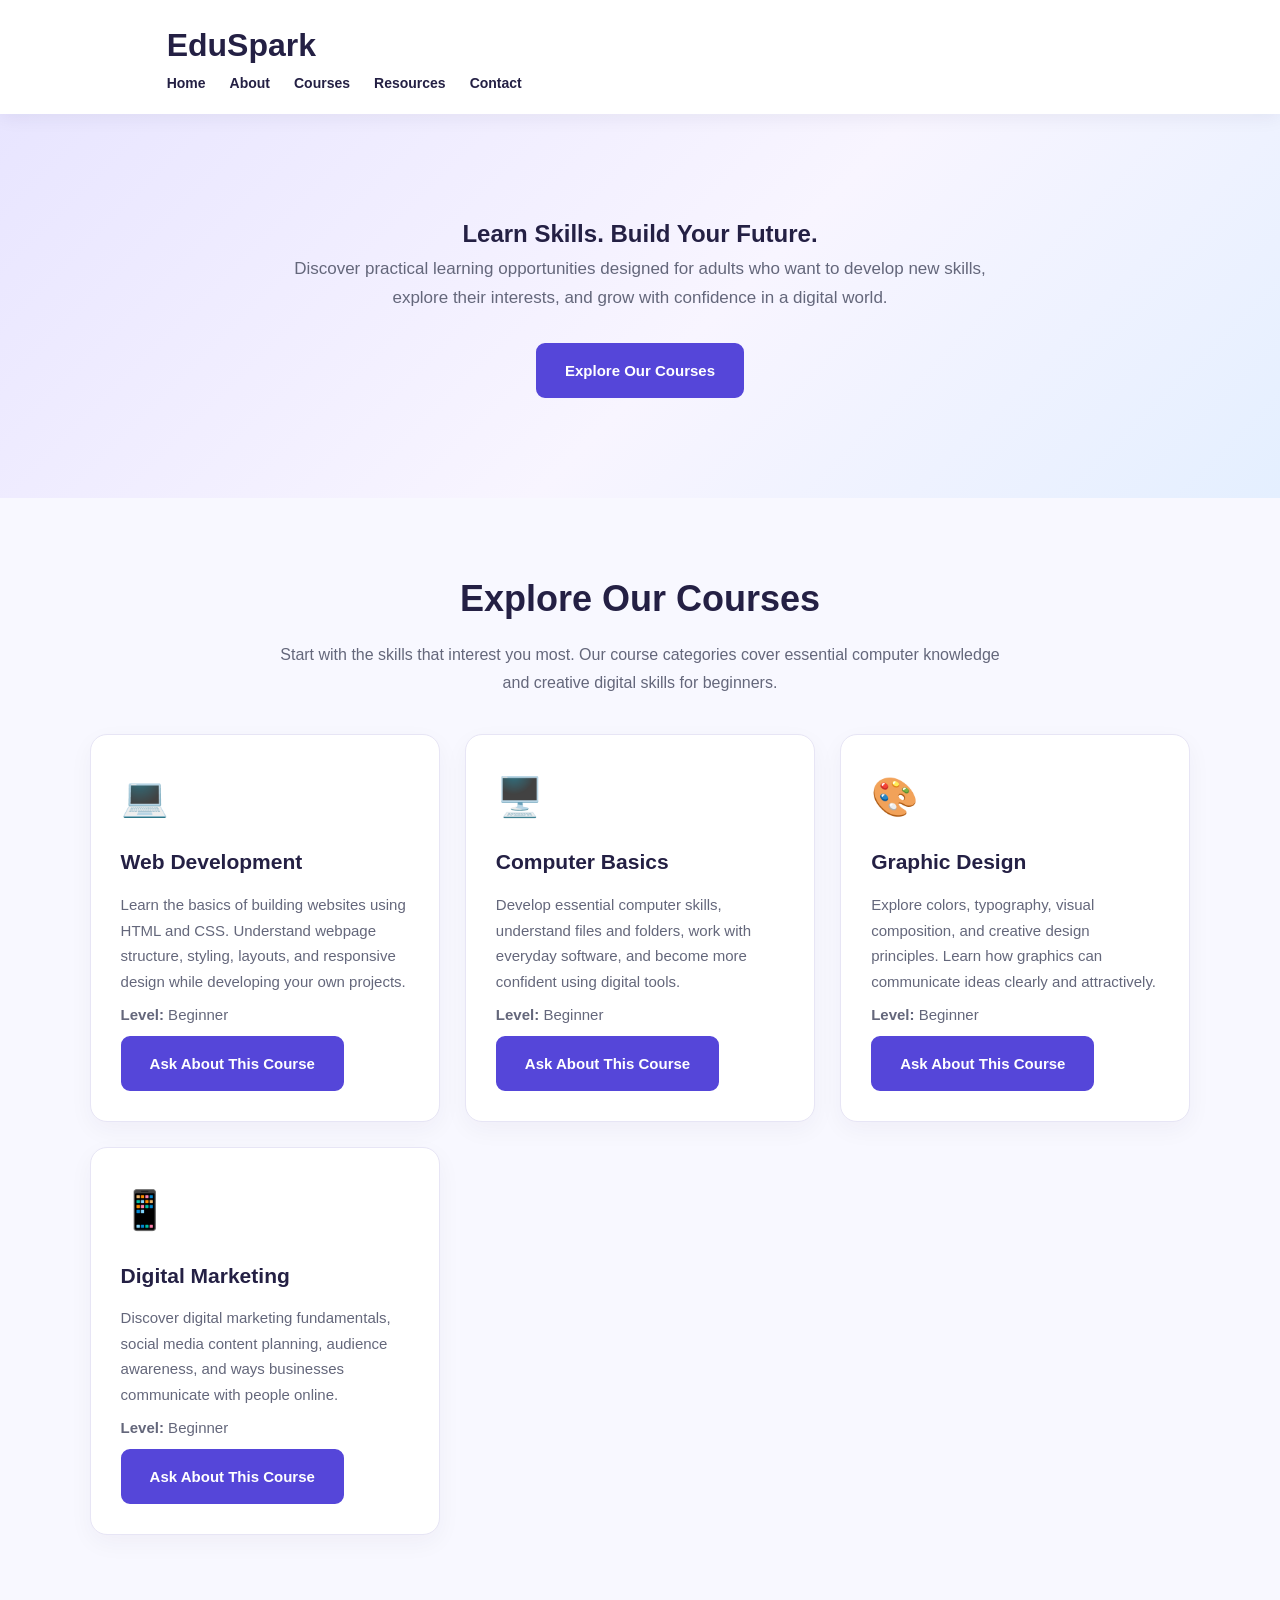
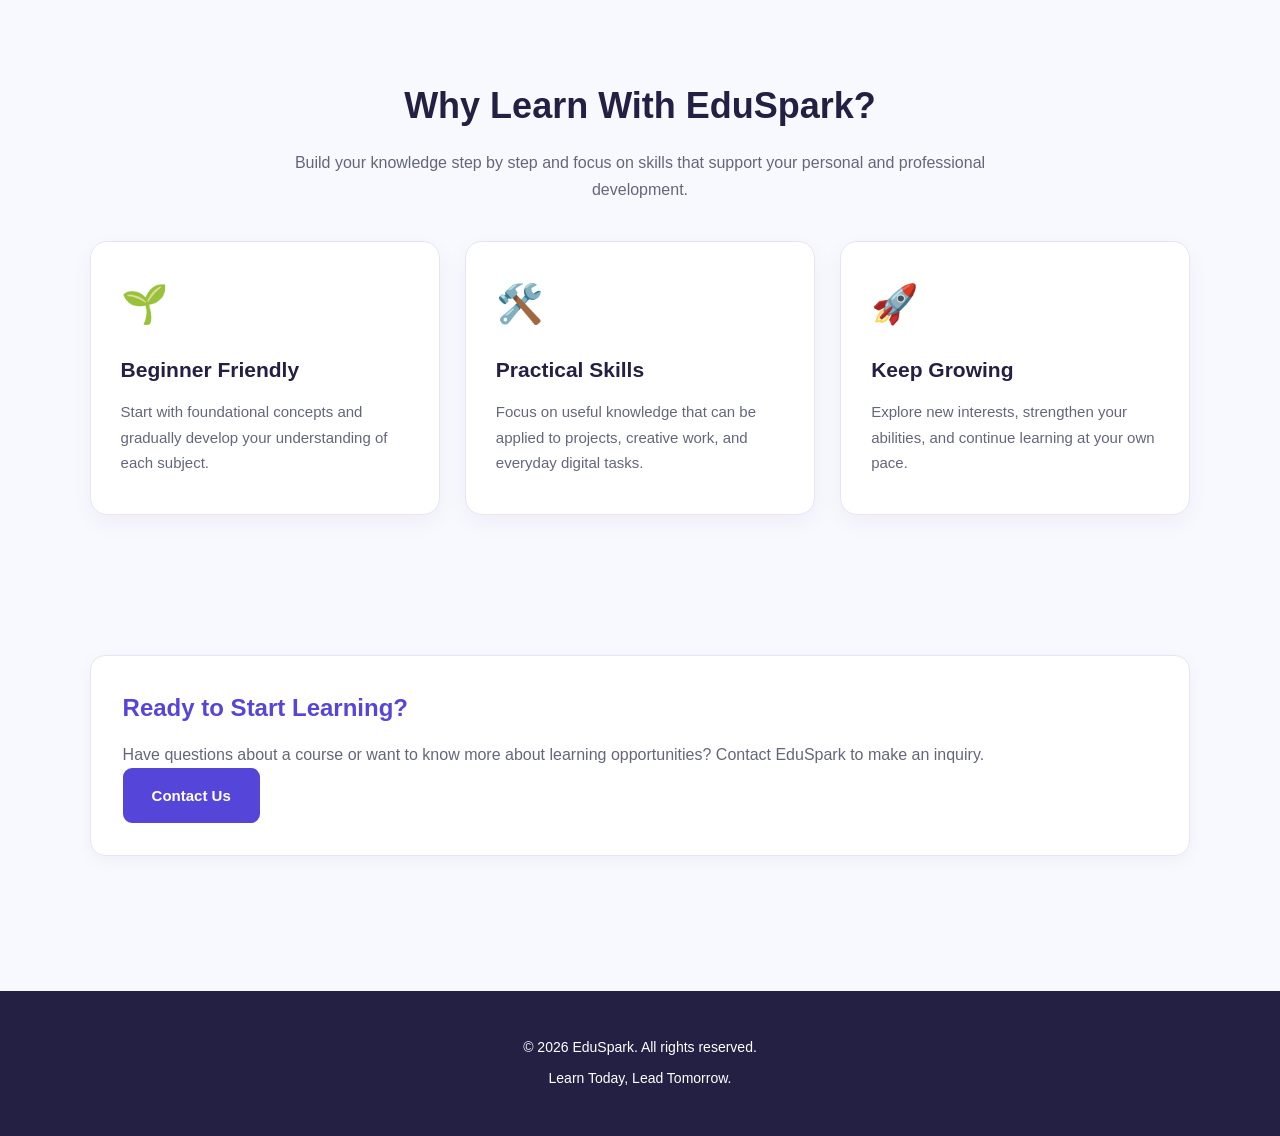
==== courses.html @ f600f65e "Add EduSpark website files" ====
<!DOCTYPE html>
<html lang="en">
<head>
    <meta charset="UTF-8">
    <meta name="viewport" content="width=device-width, initial-scale=1.0">
    <title>Our Courses | EduSpark</title>
    <meta name="description" content="Explore practical online courses in web development, computer basics, graphic design and digital marketing at EduSpark.">
    <link rel="stylesheet" href="style.css">
</head>
<body>

<header>
    <div class="container">
        <h1>EduSpark</h1>
        <nav>
            <a href="index.html">Home</a>
            <a href="about.html">About</a>
            <a href="courses.html">Courses</a>
            <a href="resources.html">Resources</a>
            <a href="contact.html">Contact</a>
        </nav>
    </div>
</header>

<section class="hero">
    <div class="container">
        <h2>Learn Skills. Build Your Future.</h2>
        <p>
            Discover practical learning opportunities designed for adults
            who want to develop new skills, explore their interests, and
            grow with confidence in a digital world.
        </p>
        <a href="#course-list" class="button">Explore Our Courses</a>
    </div>
</section>

<section class="section" id="course-list">
    <div class="container">
        <h2 class="section-title">Explore Our Courses</h2>
        <p class="section-intro">
            Start with the skills that interest you most. Our course
            categories cover essential computer knowledge and creative
            digital skills for beginners.
        </p>

        <div class="cards">

            <div class="card">
                <div class="icon">💻</div>
                <h3>Web Development</h3>
                <p>
                    Learn the basics of building websites using HTML and CSS.
                    Understand webpage structure, styling, layouts, and
                    responsive design while developing your own projects.
                </p>
                <p><strong>Level:</strong> Beginner</p>
                <a href="contact.html" class="button">Ask About This Course</a>
            </div>

            <div class="card">
                <div class="icon">🖥️</div>
                <h3>Computer Basics</h3>
                <p>
                    Develop essential computer skills, understand files and
                    folders, work with everyday software, and become more
                    confident using digital tools.
                </p>
                <p><strong>Level:</strong> Beginner</p>
                <a href="contact.html" class="button">Ask About This Course</a>
            </div>

            <div class="card">
                <div class="icon">🎨</div>
                <h3>Graphic Design</h3>
                <p>
                    Explore colors, typography, visual composition, and
                    creative design principles. Learn how graphics can
                    communicate ideas clearly and attractively.
                </p>
                <p><strong>Level:</strong> Beginner</p>
                <a href="contact.html" class="button">Ask About This Course</a>
            </div>

            <div class="card">
                <div class="icon">📱</div>
                <h3>Digital Marketing</h3>
                <p>
                    Discover digital marketing fundamentals, social media
                    content planning, audience awareness, and ways businesses
                    communicate with people online.
                </p>
                <p><strong>Level:</strong> Beginner</p>
                <a href="contact.html" class="button">Ask About This Course</a>
            </div>

        </div>
    </div>
</section>

<section class="section">
    <div class="container">
        <h2 class="section-title">Why Learn With EduSpark?</h2>
        <p class="section-intro">
            Build your knowledge step by step and focus on skills that
            support your personal and professional development.
        </p>

        <div class="cards">
            <div class="card">
                <div class="icon">🌱</div>
                <h3>Beginner Friendly</h3>
                <p>
                    Start with foundational concepts and gradually develop
                    your understanding of each subject.
                </p>
            </div>

            <div class="card">
                <div class="icon">🛠️</div>
                <h3>Practical Skills</h3>
                <p>
                    Focus on useful knowledge that can be applied to
                    projects, creative work, and everyday digital tasks.
                </p>
            </div>

            <div class="card">
                <div class="icon">🚀</div>
                <h3>Keep Growing</h3>
                <p>
                    Explore new interests, strengthen your abilities,
                    and continue learning at your own pace.
                </p>
            </div>
        </div>
    </div>
</section>

<section class="section">
    <div class="container">
        <div class="content-box">
            <h2>Ready to Start Learning?</h2>
            <p>
                Have questions about a course or want to know more about
                learning opportunities? Contact EduSpark to make an inquiry.
            </p>
            <a href="contact.html" class="button">Contact Us</a>
        </div>
    </div>
</section>

<footer>
    <div class="container">
        <p>&copy; 2026 EduSpark. All rights reserved.</p>
        <p>Learn Today, Lead Tomorrow.</p>
    </div>
</footer>

</body>
</html>
---- style.css ----
/* =================================
   EduSpark - Professional CSS
   ================================= */

* {
    margin: 0;
    padding: 0;
    box-sizing: border-box;
}

:root {
    --primary: #5546d9;
    --primary-dark: #382aab;
    --light-purple: #eeebff;
    --dark: #242044;
    --text: #64677b;
    --white: #ffffff;
    --background: #f8f8ff;
    --border: #e7e5f5;
}

html {
    scroll-behavior: smooth;
}

body {
    font-family: "Segoe UI", Arial, sans-serif;
    background: var(--background);
    color: var(--dark);
    line-height: 1.7;
}

/* Navigation bar */

header {
    width: 100%;
    padding: 18px 7%;
    background: var(--white);
    display: flex;
    align-items: center;
    justify-content: space-between;
    flex-wrap: wrap;
    gap: 15px;
    box-shadow: 0 3px 18px rgba(36, 32, 68, 0.07);
    position: relative;
    z-index: 10;
}

.logo {
    font-size: 29px;
    font-weight: 800;
    color: var(--primary);
    text-decoration: none;
    letter-spacing: -1px;
}

nav {
    display: flex;
    align-items: center;
    flex-wrap: wrap;
    gap: 24px;
}

nav a {
    color: var(--dark);
    text-decoration: none;
    font-size: 14px;
    font-weight: 600;
    transition: color 0.3s ease;
}

nav a:hover {
    color: var(--primary);
}

/* Hero section */

.hero {
    padding: 100px 7%;
    text-align: center;
    background: linear-gradient(
        135deg,
        #e8e5ff 0%,
        #f8f5ff 55%,
        #e4efff 100%
    );
}

.hero h1 {
    max-width: 900px;
    margin: 0 auto 22px;
    color: var(--dark);
    font-size: clamp(34px, 5vw, 58px);
    font-weight: 800;
    line-height: 1.2;
    letter-spacing: -1.5px;
}

.hero p {
    max-width: 720px;
    margin: 0 auto 30px;
    color: var(--text);
    font-size: 17px;
}

/* Buttons */

.button {
    display: inline-block;
    padding: 13px 27px;
    background: var(--primary);
    color: var(--white);
    text-decoration: none;
    border: 2px solid var(--primary);
    border-radius: 9px;
    font-family: inherit;
    font-size: 15px;
    font-weight: 700;
    cursor: pointer;
    transition: all 0.3s ease;
}

.button:hover {
    background: var(--primary-dark);
    border-color: var(--primary-dark);
    transform: translateY(-2px);
}

.button-light {
    background: transparent;
    color: var(--primary);
    margin-left: 10px;
}

.button-light:hover {
    background: var(--primary);
    color: var(--white);
}

/* Main content */

.container {
    width: 86%;
    max-width: 1200px;
    margin: 0 auto;
}

.section {
    padding: 70px 0;
}

.section-title {
    margin-bottom: 12px;
    color: var(--dark);
    font-size: clamp(26px, 3vw, 36px);
    font-weight: 800;
    text-align: center;
}

.section-intro {
    max-width: 720px;
    margin: 0 auto 38px;
    color: var(--text);
    text-align: center;
}

/* Course and feature cards */

.cards {
    display: grid;
    grid-template-columns: repeat(3, minmax(0, 1fr));
    gap: 25px;
}

.card {
    padding: 30px;
    background: var(--white);
    border: 1px solid var(--border);
    border-radius: 17px;
    box-shadow: 0 8px 25px rgba(36, 32, 68, 0.045);
    transition: transform 0.3s ease,
                box-shadow 0.3s ease;
}

.card:hover {
    transform: translateY(-6px);
    box-shadow: 0 15px 32px rgba(85, 70, 217, 0.12);
}

.card h3 {
    margin-bottom: 12px;
    color: var(--dark);
    font-size: 21px;
}

.card p {
    margin-bottom: 8px;
    color: var(--text);
    font-size: 15px;
}

.icon {
    margin-bottom: 15px;
    font-size: 38px;
}

/* About and other content boxes */

.content-box {
    margin-bottom: 25px;
    padding: 32px;
    background: var(--white);
    border: 1px solid var(--border);
    border-radius: 15px;
    box-shadow: 0 5px 18px rgba(36, 32, 68, 0.04);
}

.content-box h2 {
    margin-bottom: 12px;
    color: var(--primary);
}

.content-box p {
    color: var(--text);
}

.content-box ul {
    padding-left: 25px;
    color: var(--text);
}

/* Forms */

form {
    width: 100%;
    max-width: 650px;
    margin: 0 auto;
    padding: 35px;
    background: var(--white);
    border: 1px solid var(--border);
    border-radius: 17px;
    box-shadow: 0 8px 28px rgba(36, 32, 68, 0.07);
}

form label {
    display: block;
    margin: 15px 0 7px;
    color: var(--dark);
    font-weight: 700;
}

form input,
form select,
form textarea {
    display: block;
    width: 100%;
    padding: 13px 14px;
    color: var(--dark);
    background: #fdfdff;
    border: 1px solid #dcd9ee;
    border-radius: 8px;
    font: inherit;
}

form input:focus,
form select:focus,
form textarea:focus {
    outline: 2px solid #c4bcff;
    border-color: var(--primary);
}

form textarea {
    min-height: 130px;
    resize: vertical;
}

form .button {
    margin-top: 22px;
}

/* Information message */

.notice {
    margin: 25px auto;
    padding: 18px 22px;
    background: var(--light-purple);
    border-left: 5px solid var(--primary);
    border-radius: 8px;
    color: var(--dark);
}

/* Footer */

footer {
    margin-top: 40px;
    padding: 38px 7%;
    background: #242044;
    color: var(--white);
    text-align: center;
}

footer p {
    margin: 7px 0;
    font-size: 14px;
}

footer a {
    margin: 0 6px;
    color: #dedaff;
    text-decoration: none;
}

footer a:hover {
    color: var(--white);
    text-decoration: underline;
}

/* Responsive design */

@media (max-width: 900px) {
    header {
        flex-direction: column;
    }

    nav {
        justify-content: center;
        gap: 15px;
    }

    .cards {
        grid-template-columns: repeat(2, minmax(0, 1fr));
    }

    .hero {
        padding: 75px 6%;
    }
}

@media (max-width: 600px) {
    .cards {
        grid-template-columns: 1fr;
    }

    .container {
        width: 90%;
    }

    .section {
        padding: 45px 0;
    }

    .hero {
        padding: 60px 5%;
    }

    .hero p {
        font-size: 15px;
    }

    nav {
        gap: 10px 14px;
    }

    nav a {
        font-size: 13px;
    }

    .card,
    .content-box {
        padding: 23px;
    }

    form {
        padding: 22px;
    }

    .button-light {
        margin: 10px 0 0;
    }
}
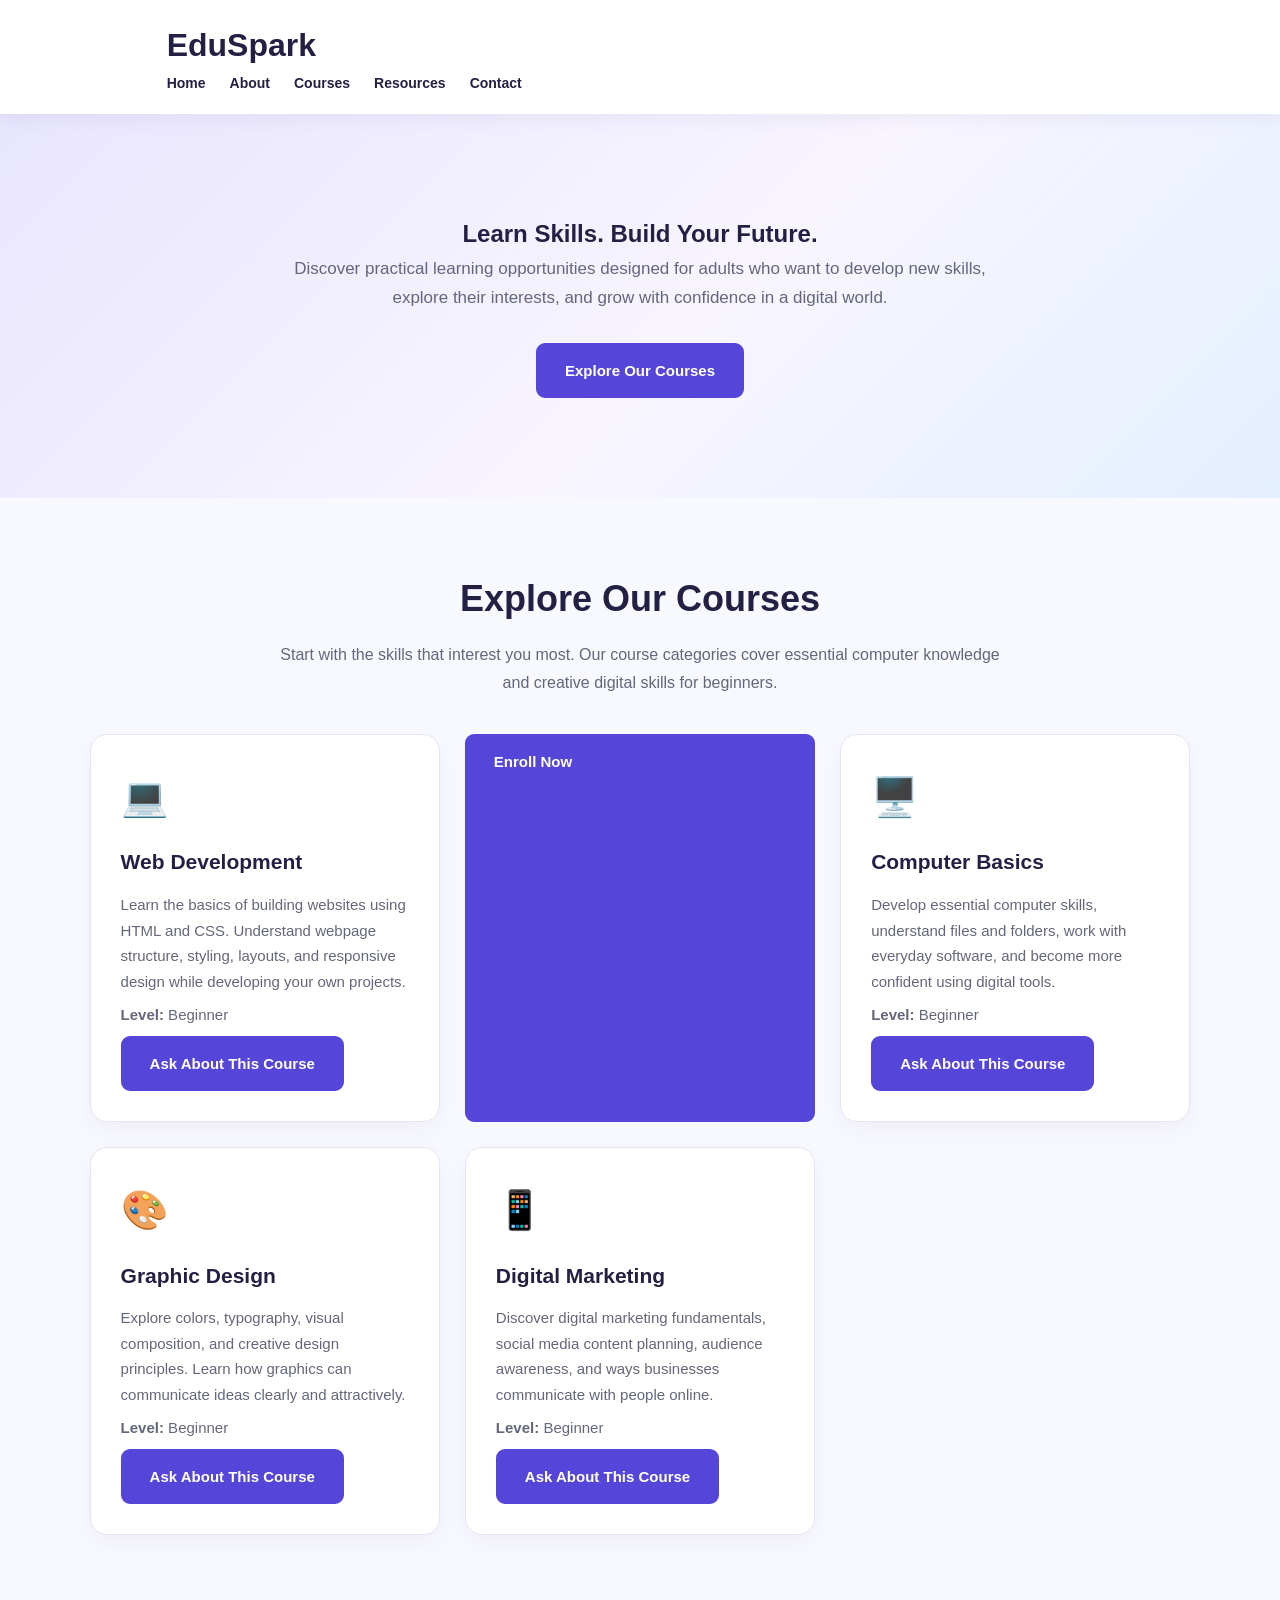
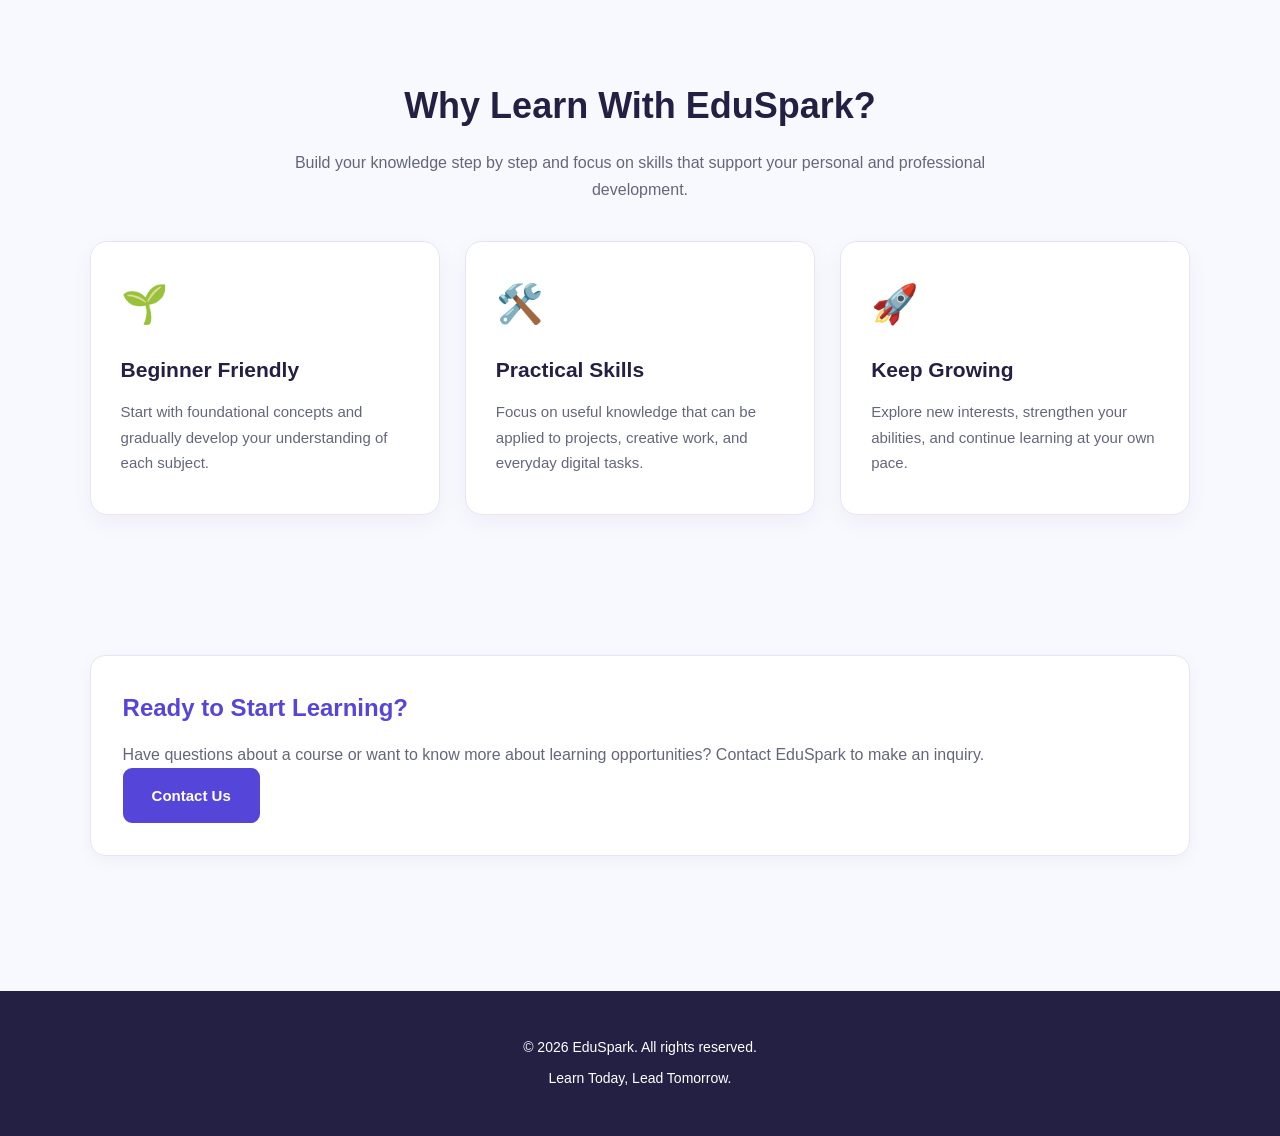
==== commit 5bc86c01: "Add files via upload" ====
--- a/courses.html
+++ b/courses.html
@@ -57,6 +57,8 @@
                 <p><strong>Level:</strong> Beginner</p>
                 <a href="contact.html" class="button">Ask About This Course</a>
             </div>
+            
+<a href="contact.html" class="button">Enroll Now</a>
 
             <div class="card">
                 <div class="icon">🖥️</div>
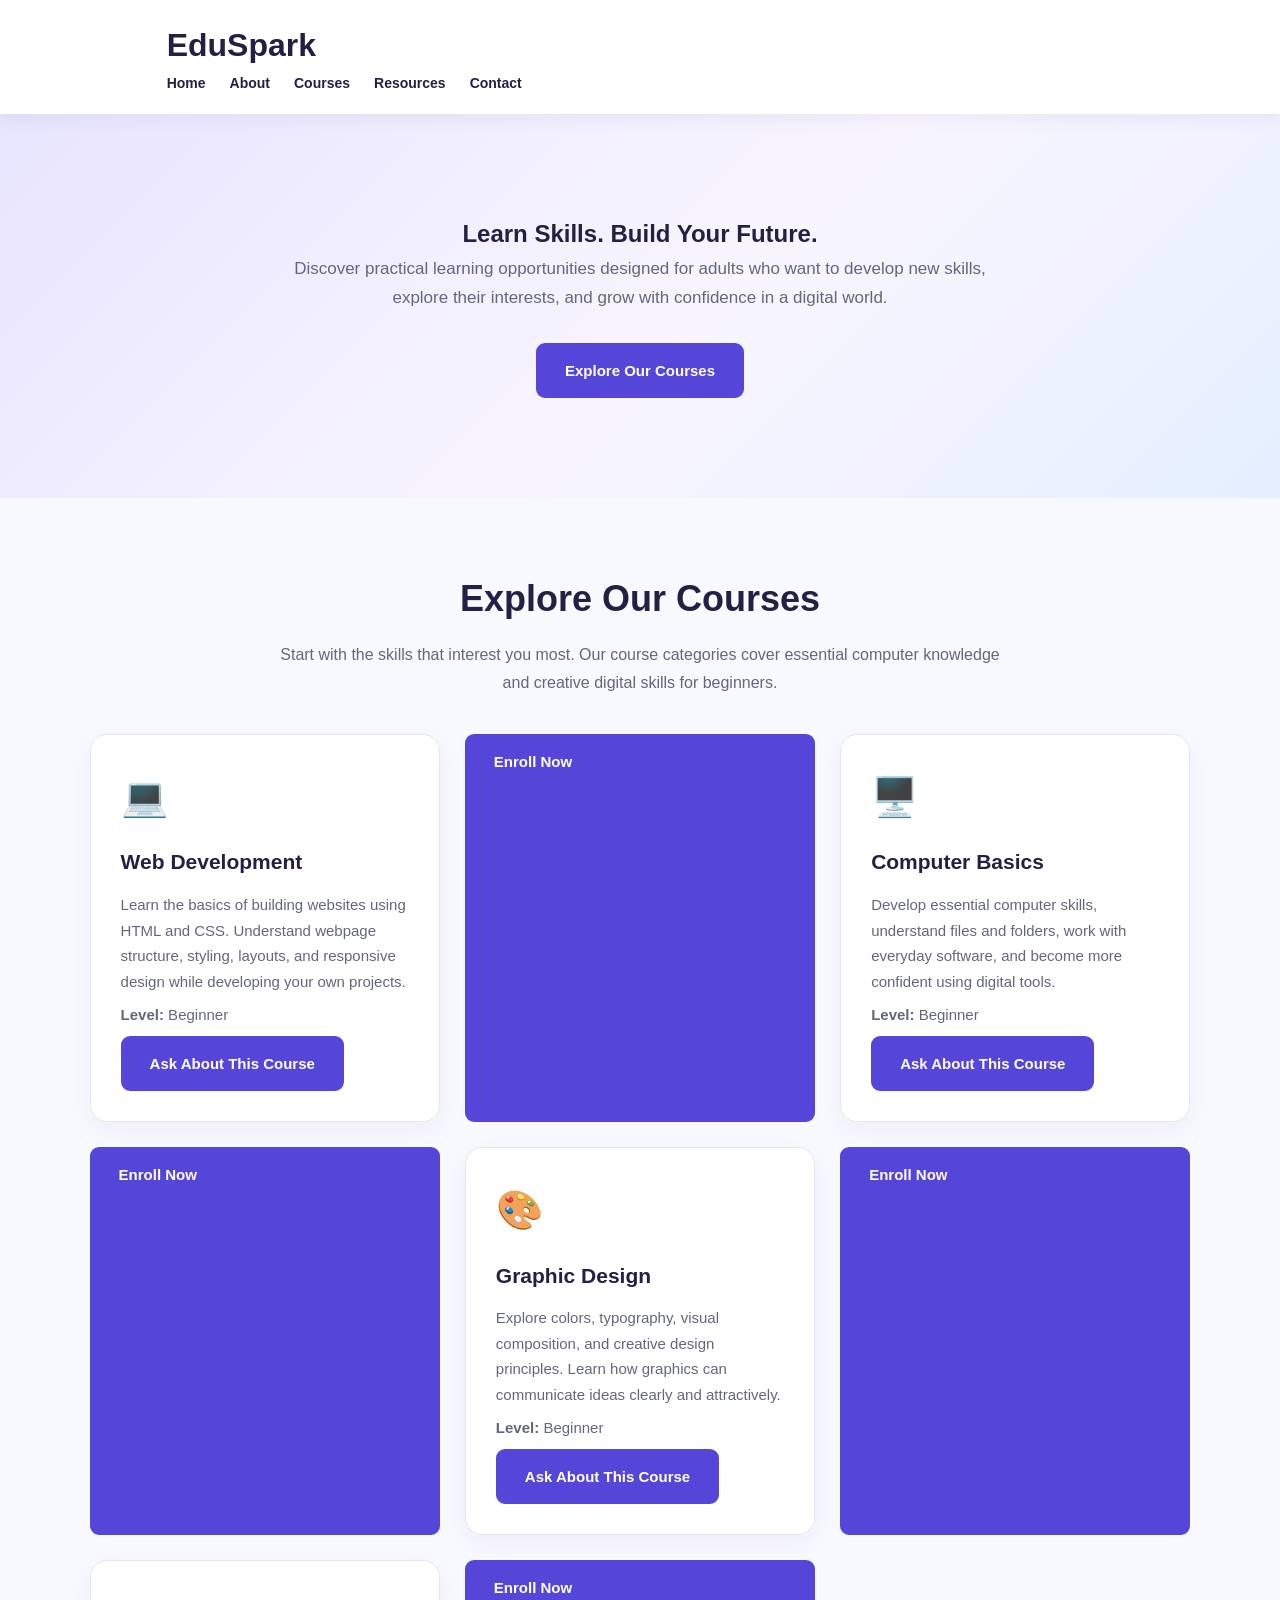
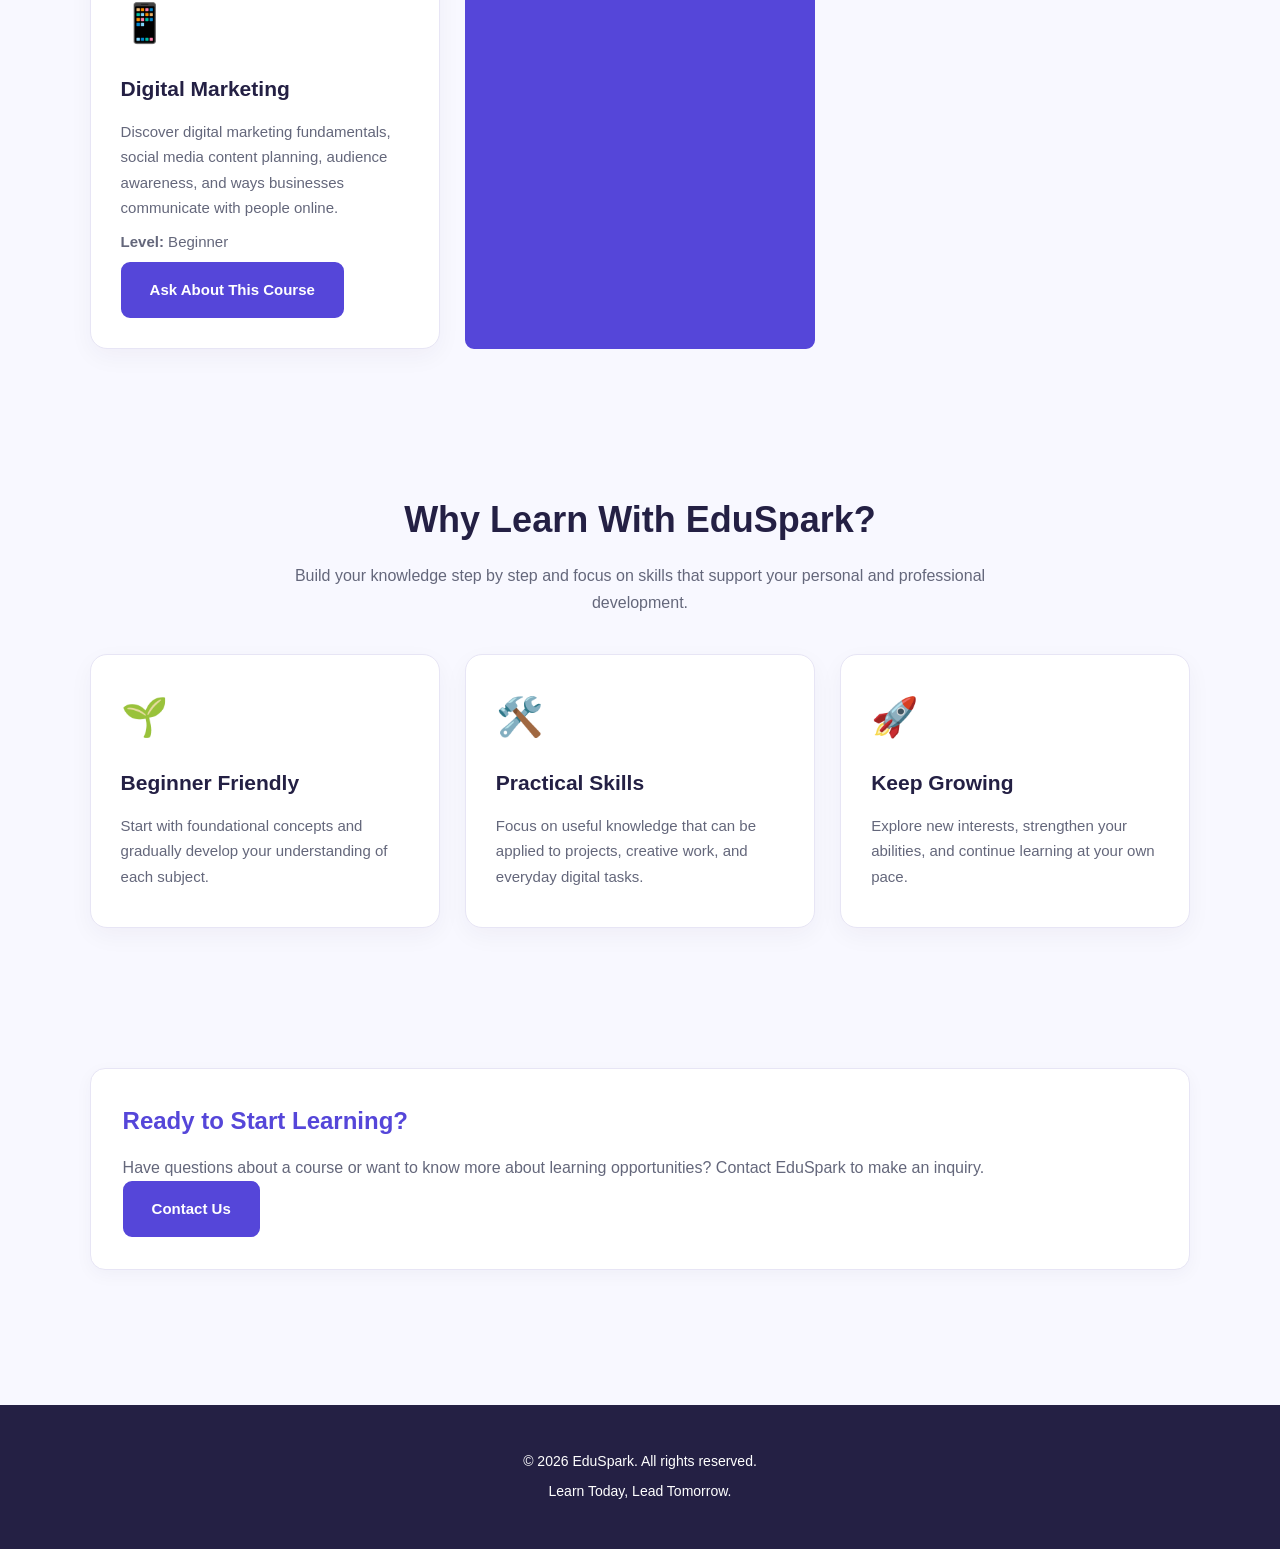
==== commit ae393d6b: "Add files via upload" ====
--- a/courses.html
+++ b/courses.html
@@ -58,7 +58,7 @@
                 <a href="contact.html" class="button">Ask About This Course</a>
             </div>
             
-<a href="contact.html" class="button">Enroll Now</a>
+<a href="contact.html?course=Web%20Development" class="button">Enroll Now</a>
 
             <div class="card">
                 <div class="icon">🖥️</div>
@@ -72,6 +72,8 @@
                 <a href="contact.html" class="button">Ask About This Course</a>
             </div>
 
+<a href="contact.html?course=Computer%20Basics" class="button">Enroll Now</a>
+
             <div class="card">
                 <div class="icon">🎨</div>
                 <h3>Graphic Design</h3>
@@ -83,6 +85,9 @@
                 <p><strong>Level:</strong> Beginner</p>
                 <a href="contact.html" class="button">Ask About This Course</a>
             </div>
+            
+<a href="contact.html?course=Graphic%20Design" class="button">Enroll Now</a>
+
 
             <div class="card">
                 <div class="icon">📱</div>
@@ -95,6 +100,8 @@
                 <p><strong>Level:</strong> Beginner</p>
                 <a href="contact.html" class="button">Ask About This Course</a>
             </div>
+
+<a href="contact.html?course=Digital%20Marketing" class="button">Enroll Now</a>
 
         </div>
     </div>
